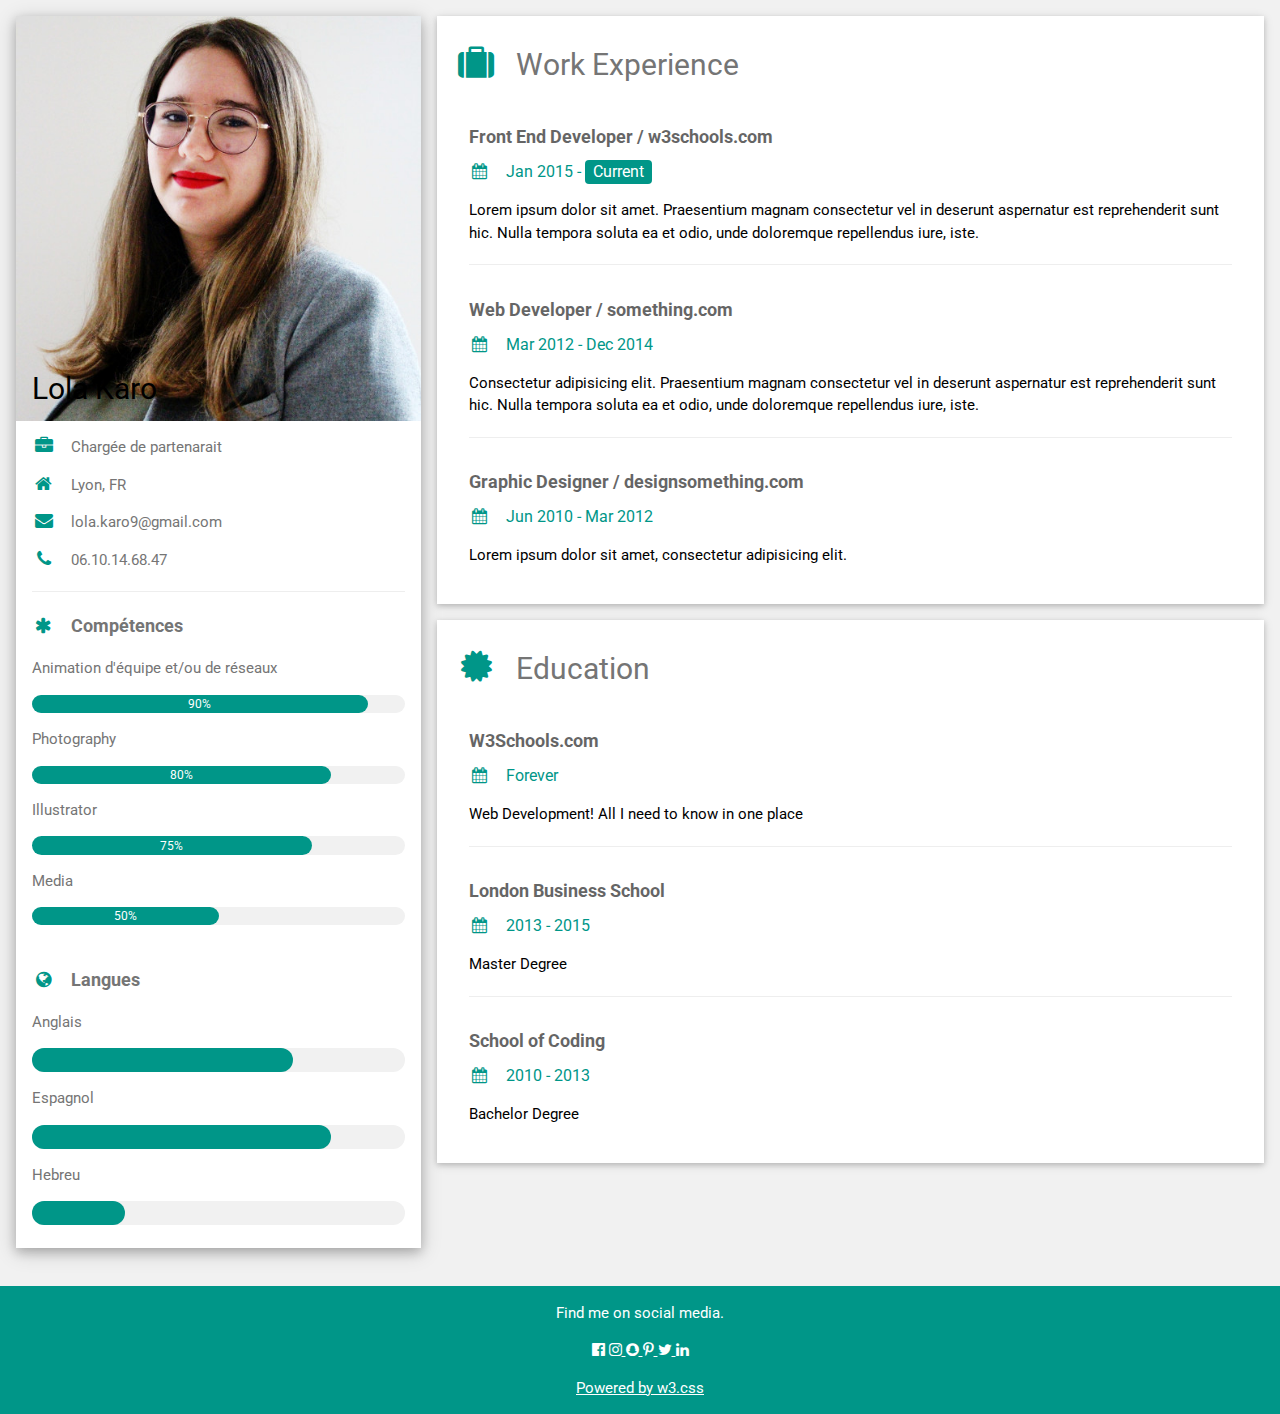
==== Index.html @ a3261fc5 "firts commit" ====
<html lang="fr">
<head>
    <meta charset="UTF-8">
    <meta http-equiv="X-UA-Compatible" content="IE=edge">
    <meta name="viewport" content="width=device-width, initial-scale=1.0">
    <link rel="stylesheet" href="https://www.w3schools.com/w3css/4/w3.css">
    <link rel='stylesheet' href='https://fonts.googleapis.com/css?family=Roboto'>
    <link rel="stylesheet" href="https://cdnjs.cloudflare.com/ajax/libs/font-awesome/4.7.0/css/font-awesome.min.css">
    <link rel="stylesheet" href="style.css">
    <title>CV</title>
</head>
<body class="w3-light-grey">

    <!-- Page Container -->
    <div class="w3-content w3-margin-top" style="max-width:1400px;">
    
      <!-- The Grid -->
      <div class="w3-row-padding">
      
        <!-- Left Column -->
        <div class="w3-third">
        
          <div class="w3-white w3-text-grey w3-card-4">
            <div class="w3-display-container">
              <img src="Photo profil.jpg" style="width:100%" alt="Avatar">
              <div class="w3-display-bottomleft w3-container w3-text-black">
                <h2>Lola Karo</h2>
              </div>
            </div>
            <div class="w3-container">
              <p><i class="fa fa-briefcase fa-fw w3-margin-right w3-large w3-text-teal"></i>Chargée de partenarait</p>
              <p><i class="fa fa-home fa-fw w3-margin-right w3-large w3-text-teal"></i>Lyon, FR</p>
              <p><i class="fa fa-envelope fa-fw w3-margin-right w3-large w3-text-teal"></i>lola.karo9@gmail.com</p>
              <p><i class="fa fa-phone fa-fw w3-margin-right w3-large w3-text-teal"></i>06.10.14.68.47
              </p>
              <hr>
    
              <p class="w3-large"><b><i class="fa fa-asterisk fa-fw w3-margin-right w3-text-teal"></i>Compétences</b></p>
              <p>Animation d'équipe et/ou de réseaux</p>
              <div class="w3-light-grey w3-round-xlarge w3-small">
                <div class="w3-container w3-center w3-round-xlarge w3-teal" style="width:90%">90%</div>
              </div>
              <p>Photography</p>
              <div class="w3-light-grey w3-round-xlarge w3-small">
                <div class="w3-container w3-center w3-round-xlarge w3-teal" style="width:80%">
                  <div class="w3-center w3-text-white">80%</div>
                </div>
              </div>
              <p>Illustrator</p>
              <div class="w3-light-grey w3-round-xlarge w3-small">
                <div class="w3-container w3-center w3-round-xlarge w3-teal" style="width:75%">75%</div>
              </div>
              <p>Media</p>
              <div class="w3-light-grey w3-round-xlarge w3-small">
                <div class="w3-container w3-center w3-round-xlarge w3-teal" style="width:50%">50%</div>
              </div>
              <br>
    
              <p class="w3-large w3-text-theme"><b><i class="fa fa-globe fa-fw w3-margin-right w3-text-teal"></i>Langues</b></p>
              <p>Anglais</p>
              <div class="w3-light-grey w3-round-xlarge">
                <div class="w3-round-xlarge w3-teal" style="height:24px;width:70%"></div>
              </div>
              <p>Espagnol</p>
              <div class="w3-light-grey w3-round-xlarge">
                <div class="w3-round-xlarge w3-teal" style="height:24px;width:80%"></div>
              </div>
              <p>Hebreu</p>
              <div class="w3-light-grey w3-round-xlarge">
                <div class="w3-round-xlarge w3-teal" style="height:24px;width:25%"></div>
              </div>
              <br>
            </div>
          </div><br>
    
        <!-- End Left Column -->
        </div>
    
        <!-- Right Column -->
        <div class="w3-twothird">
        
          <div class="w3-container w3-card w3-white w3-margin-bottom">
            <h2 class="w3-text-grey w3-padding-16"><i class="fa fa-suitcase fa-fw w3-margin-right w3-xxlarge w3-text-teal"></i>Work Experience</h2>
            <div class="w3-container">
              <h5 class="w3-opacity"><b>Front End Developer / w3schools.com</b></h5>
              <h6 class="w3-text-teal"><i class="fa fa-calendar fa-fw w3-margin-right"></i>Jan 2015 - <span class="w3-tag w3-teal w3-round">Current</span></h6>
              <p>Lorem ipsum dolor sit amet. Praesentium magnam consectetur vel in deserunt aspernatur est reprehenderit sunt hic. Nulla tempora soluta ea et odio, unde doloremque repellendus iure, iste.</p>
              <hr>
            </div>
            <div class="w3-container">
              <h5 class="w3-opacity"><b>Web Developer / something.com</b></h5>
              <h6 class="w3-text-teal"><i class="fa fa-calendar fa-fw w3-margin-right"></i>Mar 2012 - Dec 2014</h6>
              <p>Consectetur adipisicing elit. Praesentium magnam consectetur vel in deserunt aspernatur est reprehenderit sunt hic. Nulla tempora soluta ea et odio, unde doloremque repellendus iure, iste.</p>
              <hr>
            </div>
            <div class="w3-container">
              <h5 class="w3-opacity"><b>Graphic Designer / designsomething.com</b></h5>
              <h6 class="w3-text-teal"><i class="fa fa-calendar fa-fw w3-margin-right"></i>Jun 2010 - Mar 2012</h6>
              <p>Lorem ipsum dolor sit amet, consectetur adipisicing elit. </p><br>
            </div>
          </div>
    
          <div class="w3-container w3-card w3-white">
            <h2 class="w3-text-grey w3-padding-16"><i class="fa fa-certificate fa-fw w3-margin-right w3-xxlarge w3-text-teal"></i>Education</h2>
            <div class="w3-container">
              <h5 class="w3-opacity"><b>W3Schools.com</b></h5>
              <h6 class="w3-text-teal"><i class="fa fa-calendar fa-fw w3-margin-right"></i>Forever</h6>
              <p>Web Development! All I need to know in one place</p>
              <hr>
            </div>
            <div class="w3-container">
              <h5 class="w3-opacity"><b>London Business School</b></h5>
              <h6 class="w3-text-teal"><i class="fa fa-calendar fa-fw w3-margin-right"></i>2013 - 2015</h6>
              <p>Master Degree</p>
              <hr>
            </div>
            <div class="w3-container">
              <h5 class="w3-opacity"><b>School of Coding</b></h5>
              <h6 class="w3-text-teal"><i class="fa fa-calendar fa-fw w3-margin-right"></i>2010 - 2013</h6>
              <p>Bachelor Degree</p><br>
            </div>
          </div>
    
        <!-- End Right Column -->
        </div>
        
      <!-- End Grid -->
      </div>
      
      <!-- End Page Container -->
    </div>
    
    <footer class="w3-container w3-teal w3-center w3-margin-top">
      <p>Find me on social media.</p>
      <i class="fa fa-facebook-official w3-hover-opacity"></i>
      <i class="fa fa-instagram w3-hover-opacity"><a href="lola__karo"></i>
      <i class="fa fa-snapchat w3-hover-opacity"></i>
      <i class="fa fa-pinterest-p w3-hover-opacity"></i>
      <i class="fa fa-twitter w3-hover-opacity"></i>
      <i class="fa fa-linkedin w3-hover-opacity"></i>
      <p>Powered by <a href="https://www.w3schools.com/w3css/default.asp" target="_blank">w3.css</a></p>
    </footer>
    
    </body>
</html>
---- style.css ----
html,body,h1,h2,h3,h4,h5,h6 {font-family: "Roboto", sans-serif}
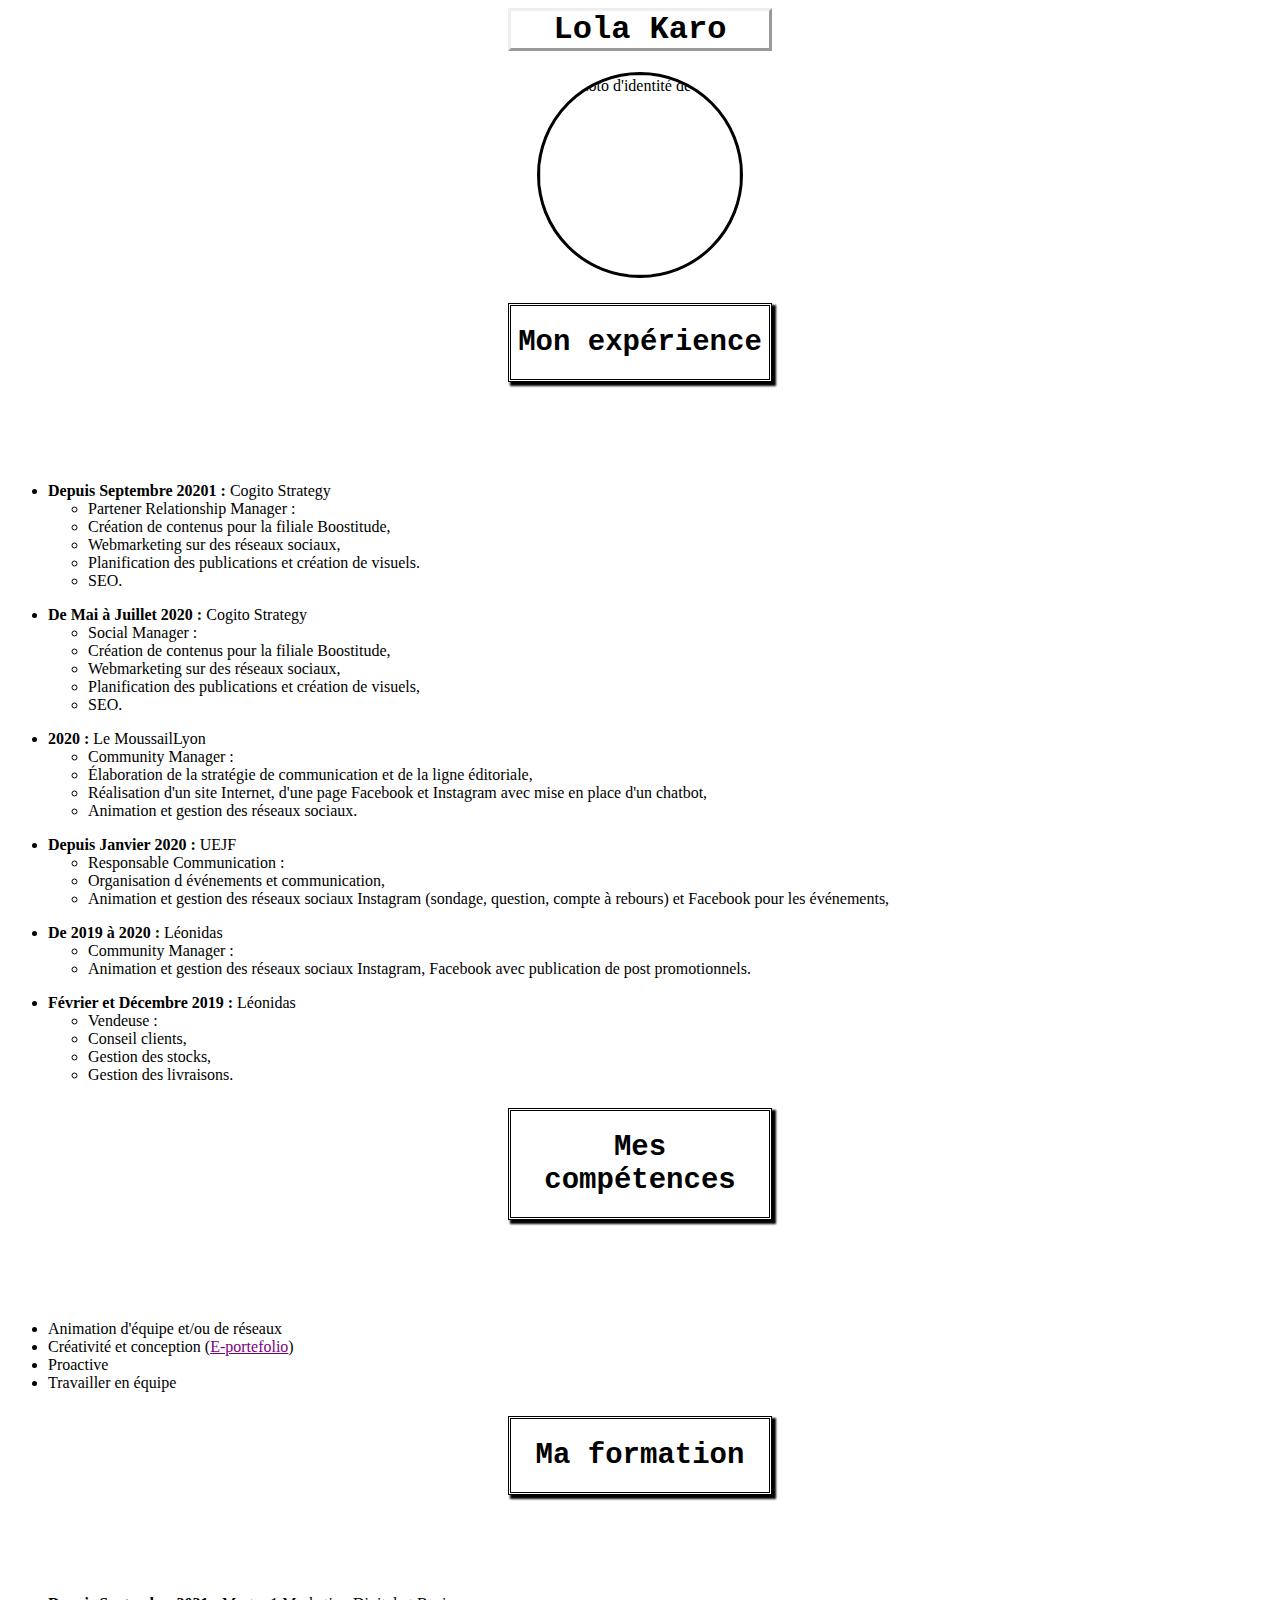
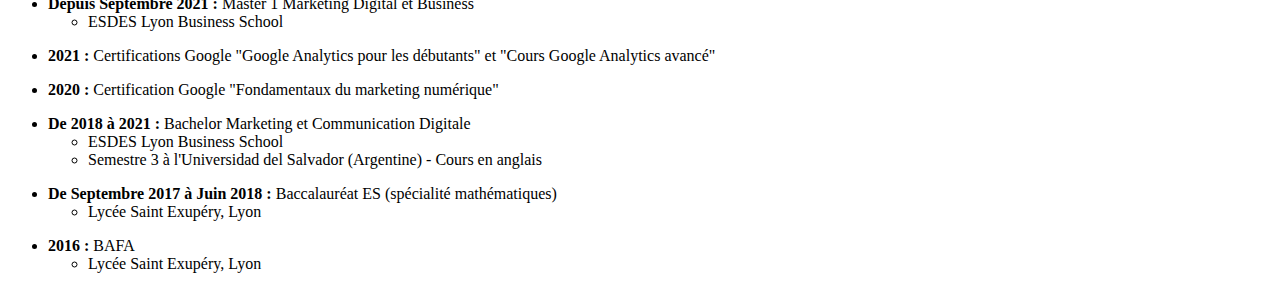
==== commit 15868bfa: "Add files via upload" ====
--- a/Index.html
+++ b/Index.html
@@ -1,145 +1,120 @@
-<html lang="fr">
+<html>
 <head>
-    <meta charset="UTF-8">
-    <meta http-equiv="X-UA-Compatible" content="IE=edge">
-    <meta name="viewport" content="width=device-width, initial-scale=1.0">
-    <link rel="stylesheet" href="https://www.w3schools.com/w3css/4/w3.css">
-    <link rel='stylesheet' href='https://fonts.googleapis.com/css?family=Roboto'>
-    <link rel="stylesheet" href="https://cdnjs.cloudflare.com/ajax/libs/font-awesome/4.7.0/css/font-awesome.min.css">
+    <meta charset="utf-8">
+    <title>CV Lola Karo </title>
     <link rel="stylesheet" href="style.css">
-    <title>CV</title>
+    <meta name="description" content="ESDES : École de commece &amp; ...">
 </head>
-<body class="w3-light-grey">
+<body>
+    <h1>Lola Karo</h1>
 
-    <!-- Page Container -->
-    <div class="w3-content w3-margin-top" style="max-width:1400px;">
+<img id="Photo_profil" src="test.jpg" alt="Photo d'identité de Lola" srcset="">
     
-      <!-- The Grid -->
-      <div class="w3-row-padding">
-      
-        <!-- Left Column -->
-        <div class="w3-third">
-        
-          <div class="w3-white w3-text-grey w3-card-4">
-            <div class="w3-display-container">
-              <img src="Photo profil.jpg" style="width:100%" alt="Avatar">
-              <div class="w3-display-bottomleft w3-container w3-text-black">
-                <h2>Lola Karo</h2>
-              </div>
-            </div>
-            <div class="w3-container">
-              <p><i class="fa fa-briefcase fa-fw w3-margin-right w3-large w3-text-teal"></i>Chargée de partenarait</p>
-              <p><i class="fa fa-home fa-fw w3-margin-right w3-large w3-text-teal"></i>Lyon, FR</p>
-              <p><i class="fa fa-envelope fa-fw w3-margin-right w3-large w3-text-teal"></i>lola.karo9@gmail.com</p>
-              <p><i class="fa fa-phone fa-fw w3-margin-right w3-large w3-text-teal"></i>06.10.14.68.47
-              </p>
-              <hr>
-    
-              <p class="w3-large"><b><i class="fa fa-asterisk fa-fw w3-margin-right w3-text-teal"></i>Compétences</b></p>
-              <p>Animation d'équipe et/ou de réseaux</p>
-              <div class="w3-light-grey w3-round-xlarge w3-small">
-                <div class="w3-container w3-center w3-round-xlarge w3-teal" style="width:90%">90%</div>
-              </div>
-              <p>Photography</p>
-              <div class="w3-light-grey w3-round-xlarge w3-small">
-                <div class="w3-container w3-center w3-round-xlarge w3-teal" style="width:80%">
-                  <div class="w3-center w3-text-white">80%</div>
-                </div>
-              </div>
-              <p>Illustrator</p>
-              <div class="w3-light-grey w3-round-xlarge w3-small">
-                <div class="w3-container w3-center w3-round-xlarge w3-teal" style="width:75%">75%</div>
-              </div>
-              <p>Media</p>
-              <div class="w3-light-grey w3-round-xlarge w3-small">
-                <div class="w3-container w3-center w3-round-xlarge w3-teal" style="width:50%">50%</div>
-              </div>
-              <br>
-    
-              <p class="w3-large w3-text-theme"><b><i class="fa fa-globe fa-fw w3-margin-right w3-text-teal"></i>Langues</b></p>
-              <p>Anglais</p>
-              <div class="w3-light-grey w3-round-xlarge">
-                <div class="w3-round-xlarge w3-teal" style="height:24px;width:70%"></div>
-              </div>
-              <p>Espagnol</p>
-              <div class="w3-light-grey w3-round-xlarge">
-                <div class="w3-round-xlarge w3-teal" style="height:24px;width:80%"></div>
-              </div>
-              <p>Hebreu</p>
-              <div class="w3-light-grey w3-round-xlarge">
-                <div class="w3-round-xlarge w3-teal" style="height:24px;width:25%"></div>
-              </div>
-              <br>
-            </div>
-          </div><br>
-    
-        <!-- End Left Column -->
-        </div>
-    
-        <!-- Right Column -->
-        <div class="w3-twothird">
-        
-          <div class="w3-container w3-card w3-white w3-margin-bottom">
-            <h2 class="w3-text-grey w3-padding-16"><i class="fa fa-suitcase fa-fw w3-margin-right w3-xxlarge w3-text-teal"></i>Work Experience</h2>
-            <div class="w3-container">
-              <h5 class="w3-opacity"><b>Front End Developer / w3schools.com</b></h5>
-              <h6 class="w3-text-teal"><i class="fa fa-calendar fa-fw w3-margin-right"></i>Jan 2015 - <span class="w3-tag w3-teal w3-round">Current</span></h6>
-              <p>Lorem ipsum dolor sit amet. Praesentium magnam consectetur vel in deserunt aspernatur est reprehenderit sunt hic. Nulla tempora soluta ea et odio, unde doloremque repellendus iure, iste.</p>
-              <hr>
-            </div>
-            <div class="w3-container">
-              <h5 class="w3-opacity"><b>Web Developer / something.com</b></h5>
-              <h6 class="w3-text-teal"><i class="fa fa-calendar fa-fw w3-margin-right"></i>Mar 2012 - Dec 2014</h6>
-              <p>Consectetur adipisicing elit. Praesentium magnam consectetur vel in deserunt aspernatur est reprehenderit sunt hic. Nulla tempora soluta ea et odio, unde doloremque repellendus iure, iste.</p>
-              <hr>
-            </div>
-            <div class="w3-container">
-              <h5 class="w3-opacity"><b>Graphic Designer / designsomething.com</b></h5>
-              <h6 class="w3-text-teal"><i class="fa fa-calendar fa-fw w3-margin-right"></i>Jun 2010 - Mar 2012</h6>
-              <p>Lorem ipsum dolor sit amet, consectetur adipisicing elit. </p><br>
-            </div>
-          </div>
-    
-          <div class="w3-container w3-card w3-white">
-            <h2 class="w3-text-grey w3-padding-16"><i class="fa fa-certificate fa-fw w3-margin-right w3-xxlarge w3-text-teal"></i>Education</h2>
-            <div class="w3-container">
-              <h5 class="w3-opacity"><b>W3Schools.com</b></h5>
-              <h6 class="w3-text-teal"><i class="fa fa-calendar fa-fw w3-margin-right"></i>Forever</h6>
-              <p>Web Development! All I need to know in one place</p>
-              <hr>
-            </div>
-            <div class="w3-container">
-              <h5 class="w3-opacity"><b>London Business School</b></h5>
-              <h6 class="w3-text-teal"><i class="fa fa-calendar fa-fw w3-margin-right"></i>2013 - 2015</h6>
-              <p>Master Degree</p>
-              <hr>
-            </div>
-            <div class="w3-container">
-              <h5 class="w3-opacity"><b>School of Coding</b></h5>
-              <h6 class="w3-text-teal"><i class="fa fa-calendar fa-fw w3-margin-right"></i>2010 - 2013</h6>
-              <p>Bachelor Degree</p><br>
-            </div>
-          </div>
-    
-        <!-- End Right Column -->
-        </div>
-        
-      <!-- End Grid -->
-      </div>
-      
-      <!-- End Page Container -->
-    </div>
-    
-    <footer class="w3-container w3-teal w3-center w3-margin-top">
-      <p>Find me on social media.</p>
-      <i class="fa fa-facebook-official w3-hover-opacity"></i>
-      <i class="fa fa-instagram w3-hover-opacity"><a href="lola__karo"></i>
-      <i class="fa fa-snapchat w3-hover-opacity"></i>
-      <i class="fa fa-pinterest-p w3-hover-opacity"></i>
-      <i class="fa fa-twitter w3-hover-opacity"></i>
-      <i class="fa fa-linkedin w3-hover-opacity"></i>
-      <p>Powered by <a href="https://www.w3schools.com/w3css/default.asp" target="_blank">w3.css</a></p>
-    </footer>
-    
-    </body>
+    <h2>Mon expérience</h2>
+    <ul>
+        <li><strong>Depuis Septembre 20201 : </strong> Cogito Strategy </li>
+            <ul>
+                <li>Partener Relationship Manager :</li>
+                <li>Création de contenus pour la filiale Boostitude,</li>
+                <li>Webmarketing sur des réseaux sociaux,</li>
+                <li>Planification des publications et création de visuels.</li>
+                <li>SEO.</li>
+            </ul>
+        </li>
+    </ul>
+    <ul>
+        <li><strong>De Mai à Juillet 2020 : </strong> Cogito Strategy </li>
+            <ul>
+                <li>Social Manager :</li>
+                <li>Création de contenus pour la filiale Boostitude,</li>
+                <li>Webmarketing sur des réseaux sociaux,</li>
+                <li>Planification des publications et création de visuels,</li>
+                <li>SEO.</li>
+            </ul>
+        </li>
+    </ul>
+    <ul>
+        <li><strong>2020 : </strong> Le MoussailLyon </li>
+            <ul>
+                <li>Community Manager :</li>
+                <li>Élaboration de la stratégie de communication et de la ligne éditoriale,</li>
+                <li>Réalisation d'un site Internet, d'une page Facebook et Instagram avec mise en place d'un chatbot,</li>
+                <li>Animation et gestion des réseaux sociaux.</li>
+            </ul>
+        </li>
+    </ul>
+    <ul>
+        <li><strong>Depuis Janvier 2020 :</strong> UEJF </li>
+            <ul>
+                <li>Responsable Communication :</li>
+                <li>Organisation d événements et communication,</li>
+                <li>Animation et gestion des réseaux sociaux Instagram (sondage, question, compte à rebours) et Facebook pour les événements,</li>
+            </ul>
+        </li>
+    </ul>
+    <ul>
+        <li><strong>De 2019 à 2020 : </strong> Léonidas </li>
+            <ul>
+                <li>Community Manager :</li>
+                <li>Animation et gestion des réseaux sociaux Instagram, Facebook avec publication de post promotionnels.</li>
+            </ul>
+        </li>
+    </ul>
+    <ul>
+        <li><strong>Février et Décembre 2019 :</strong> Léonidas </li>
+            <ul>
+                <li>Vendeuse :</li>
+                <li>Conseil clients,</li>
+                <li>Gestion des stocks,</li>
+                <li>Gestion des livraisons.</li>
+            </ul>
+        </li>
+    </ul>
+
+    <h2>Mes compétences</h2>
+
+    <ul>
+        <li>Animation d'équipe et/ou de réseaux</li>
+        <li>Créativité et conception (<a href="https://lolakaro9.wixsite.com/e-portfolio">E-portefolio</a>)</li>
+        <li>Proactive</li>
+        <li>Travailler en équipe</li>
+    </ul>
+
+    <h2>Ma formation</h2>
+    <ul>
+        <li><strong>Depuis Septembre 2021  : </strong> Master 1 Marketing Digital et Business</li>
+            <ul>
+                <li>ESDES Lyon Business School</li>
+            </ul>
+        </li>
+    </ul>
+    <ul>
+        <li><strong>2021 : </strong> Certifications Google "Google Analytics pour les débutants" et "Cours Google Analytics avancé"</li>
+    </ul>
+    <ul>
+        <li><strong>2020 : </strong> Certification Google "Fondamentaux du marketing numérique" </li>
+    </ul>
+    <ul>
+        <li><strong>De 2018 à 2021 : </strong> Bachelor Marketing et Communication Digitale </li>
+            <ul>
+                <li>ESDES Lyon Business School</li>
+                <li>Semestre 3 à l'Universidad del Salvador (Argentine) - Cours en anglais</li>
+            </ul>
+        </li>
+    </ul>
+    <ul>
+        <li><strong>De Septembre 2017 à Juin 2018 : </strong>Baccalauréat ES (spécialité mathématiques)</li>
+            <ul>
+                <li>Lycée Saint Exupéry, Lyon</li>
+            </ul>
+        </li>
+    </ul>
+    <ul>
+        <li><strong>2016 : </strong>BAFA</li>
+            <ul>
+                <li>Lycée Saint Exupéry, Lyon</li>
+            </ul>
+        </li>
+    </ul>
+</body>
 </html>--- a/style.css
+++ b/style.css
@@ -1 +1,144 @@
-html,body,h1,h2,h3,h4,h5,h6 {font-family: "Roboto", sans-serif}+h1,h2,p {
+    font-family: 'Noto sans', 'Courier New';
+}
+h1 {
+    color: rgb(0, 0, 0);
+    background-color: white;
+    border-style: outset;
+    margin-left:500px;
+    margin-right: 500px;
+    text-align: center;
+    justify-content: center;
+}
+h1:hover {
+    color: rgb(0, 0, 0);
+    border-style: inset
+}
+h2 {
+    color: rgb(0, 0, 0);
+    font-size: 29px;
+    justify-content: left;
+    text-align: center;
+    padding-bottom: 20px;
+    padding-top: 20px;
+    margin-left:500px;
+    margin-right: 500px;
+    margin-bottom: 100px;
+    border-style: double;
+    box-shadow: 3px 3px 2px 1px rgb(0, 0, 0);
+}
+header{
+    background-image: url(fond.jpg);
+    background-repeat: round;
+    width: 100%;
+}
+#Photo_profil{
+    display: block;
+    width: 200px;
+    text-align: center;
+    margin: auto;
+    border-style: solid;
+    border-radius: 50%;
+    transition-duration: 3s;
+}
+#Photo_profil:hover{
+    box-shadow: 6px 6px 2px 1px white;
+}
+#allexp {
+    display: flex;
+    justify-content: space-around;
+    flex-wrap: wrap;
+}
+.logoentreprise {
+    display: flex;
+    flex-flow: column;
+    justify-content: left;
+    max-width: 120px;
+    transition-property: border-radius;
+    transition-duration: 3s;
+}
+.logoentreprise:hover {
+    border-radius: 50px;
+}
+.exp {
+    display: flex;
+    flex-flow: column;
+    justify-content: space-around;
+    width: 250px;
+    margin: 20px;
+    padding-bottom: 10px;
+    padding: 20px;
+    margin-bottom: 50px;
+    border-style: outset;
+    color: rgb(0, 0, 0);
+    transition-property: border-style, font-size, background-color, color, box-shadow;
+    transition-duration: 3s;
+}
+.exp:hover {
+    border-style: inset;
+    font-size: 16.5px;
+    background-color: rgb(102, 102, 102);
+    color: white;
+    box-shadow: 12px 12px 2px 1px rgba(103, 103, 148, 3);
+
+}
+#allcompetences{
+    margin: auto;
+    background: white;
+    border-style: solid;
+    border-color: rgb(31, 31, 31) ;
+    background-color: rgba(255, 255, 255, 0.959);
+    transition-property: background-color, width, border-style, box-shadow;
+    transition-duration: 3s;
+    text-align: center;
+    flex-wrap: wrap;
+    color: rgb(0, 0, 0);
+    width: 600px;
+    margin-top: 100px;
+    margin-bottom: 100px;
+    border-style: outset;
+}
+#allcompetences:hover {
+    background-color: rgb(102, 102, 102);
+    color: rgb(255, 255, 255);
+    width: 100%;
+    border-style: inset;
+    box-shadow: 60px -16px rgba(103, 103, 148, 3);
+}
+a {
+    color:rgb(122, 0, 126);
+}
+#allformations {
+    display: block;
+    justify-content: center;
+    margin: auto;
+    flex-wrap: wrap;
+}
+.photos {
+    margin: auto;
+    max-width: 120px;
+    transition-property: border-radius;
+    transition-duration: 3s;
+}
+.photos:hover {
+    border-radius: 50px;
+}
+.formations {
+    display: flex;
+    width: 400px;
+    margin: auto;
+    padding: 20px;
+    margin-top: 50px;
+    margin-bottom: 50px;
+    border-style: outset;
+    color: rgb(0, 0, 0);
+    transition-property: border-style, background-color, color, box-shadow, width;
+    transition-duration: 3s;
+}
+.formations:hover {
+    border-style: inset;
+    background-color: rgb(102, 102, 102);
+    color: white;
+    width: 600px;
+    box-shadow: 12px 12px 2px 1px rgba(103, 103, 148, 3);
+}
